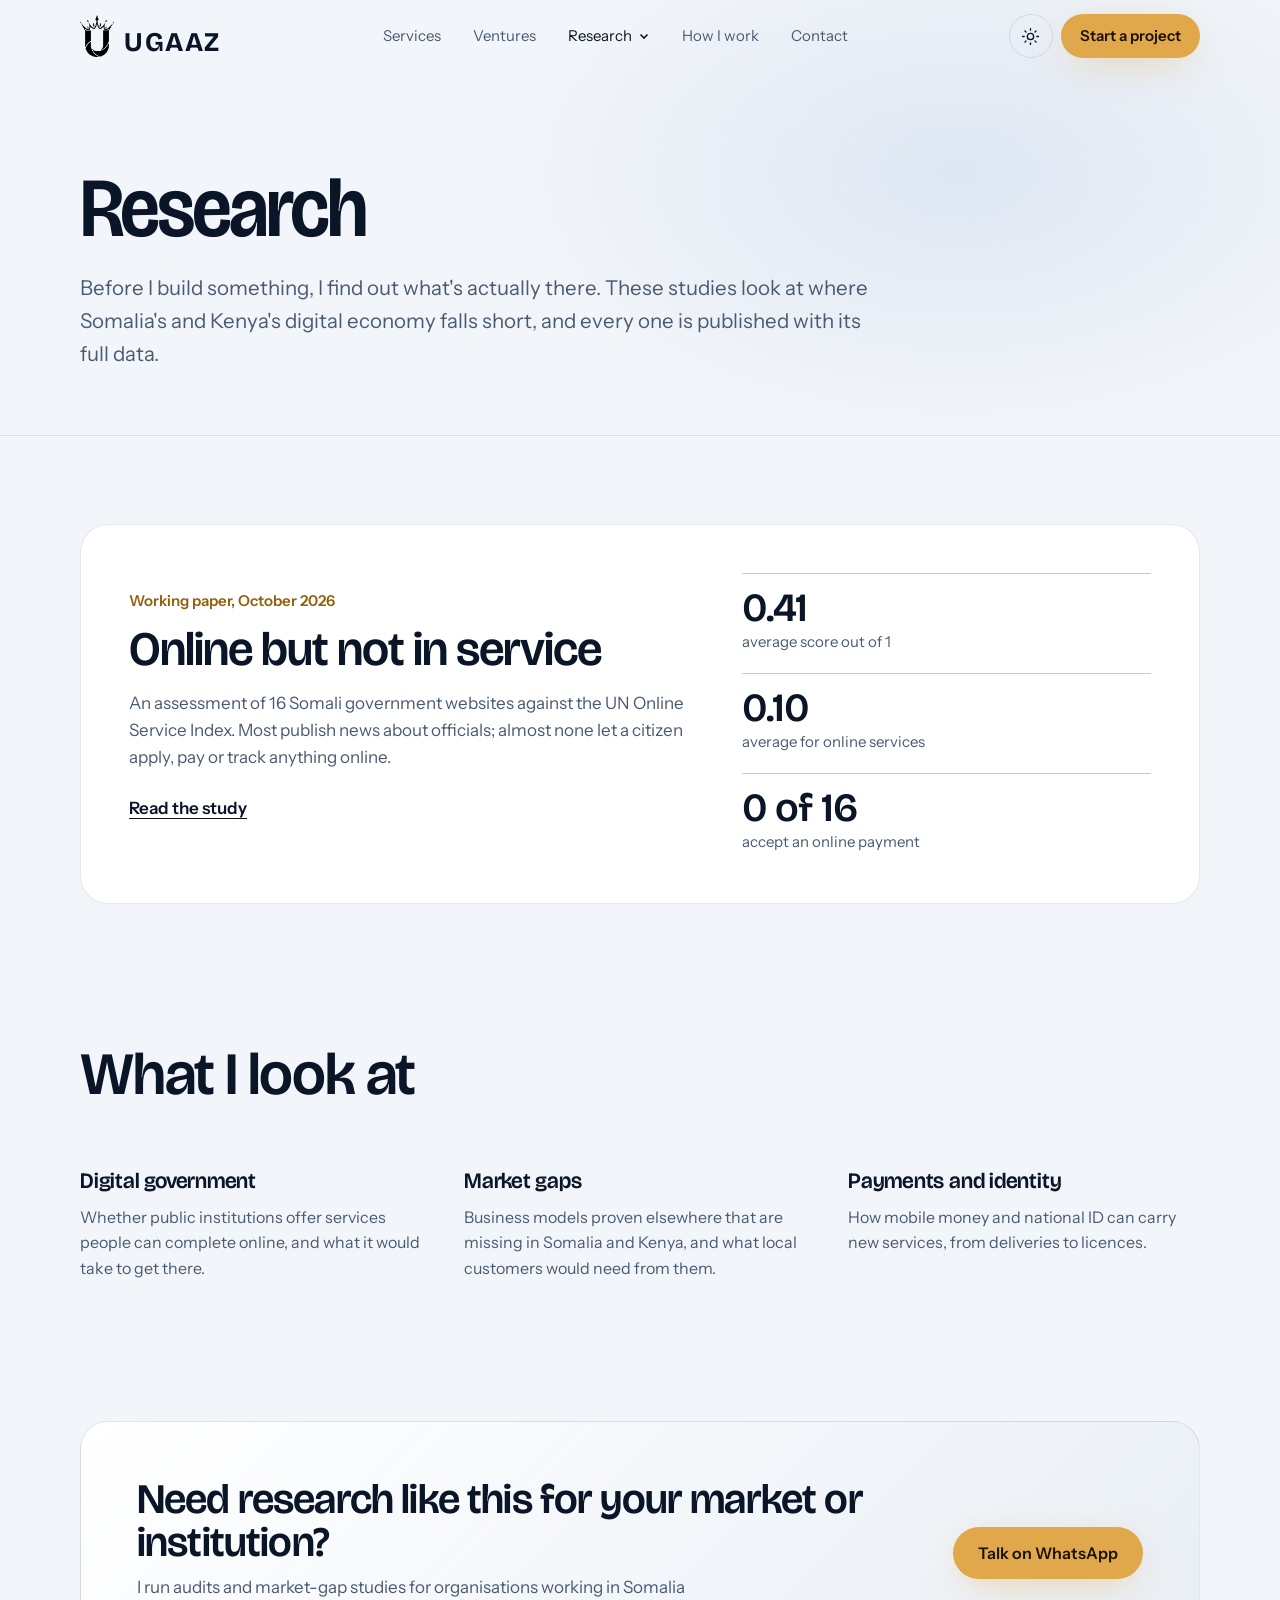
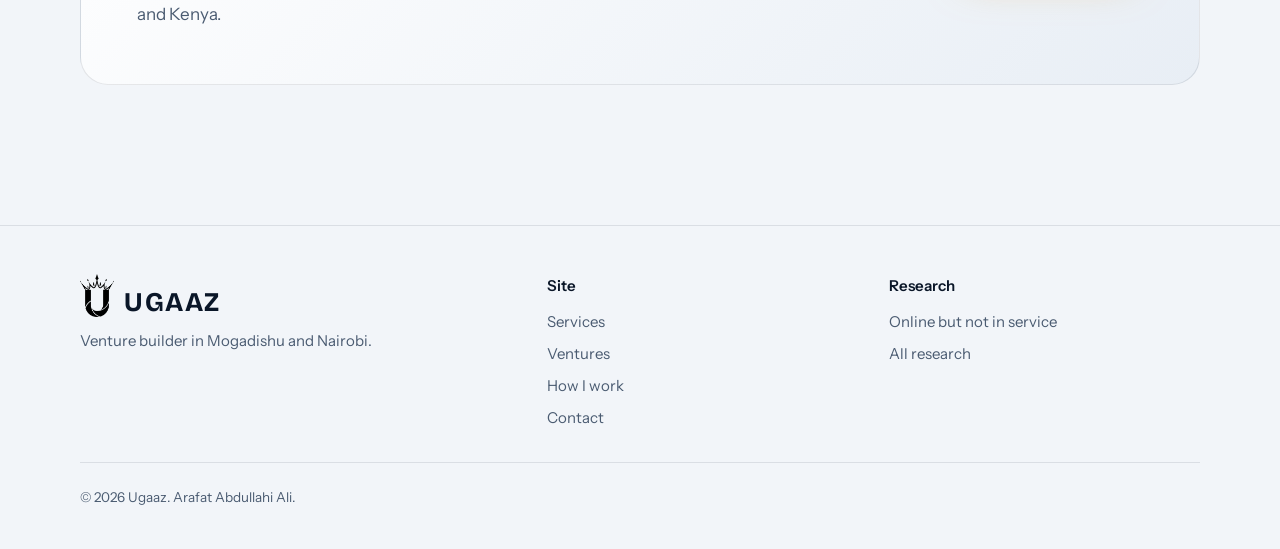
==== research/index.html @ 2503c441 "ugaaz.com v3: 3D globe landing with WhatsApp CTA and research section Built from scratch: Three.js g" ====
<!doctype html>
<html lang="en">
<head>
  <meta charset="utf-8">
  <meta name="viewport" content="width=device-width, initial-scale=1, viewport-fit=cover">
  <title>Research | Ugaaz Arafat</title>
  <meta name="description" content="Research by Ugaaz Arafat on digital government and market gaps in Somalia and Kenya, with full data for every study.">
  <link rel="canonical" href="https://ugaaz.com/research/">
  <meta name="theme-color" content="#061224">
  <link rel="icon" href="../assets/img/favicon.png" type="image/png">
  <link rel="apple-touch-icon" href="../assets/img/apple-touch-icon.png">
  <script>try{var t=localStorage.getItem('ugaaz-theme');if(t==='light'||t==='dark')document.documentElement.dataset.theme=t}catch(e){}</script>
  <link rel="preconnect" href="https://fonts.googleapis.com">
  <link rel="preconnect" href="https://fonts.gstatic.com" crossorigin>
  <link href="https://fonts.googleapis.com/css2?family=Bricolage+Grotesque:opsz,wdth,wght@12..96,75..100,400..800&family=Instrument+Sans:wght@400;500;600&display=swap" rel="stylesheet">
  <link rel="stylesheet" href="../assets/css/site.css">
  <link rel="stylesheet" href="../assets/css/research.css">
</head>
<body>
<a class="skip" href="#main">Skip to content</a>
<header class="top">
  <div class="wrap">
    <a class="brand" href="../index.html" aria-label="Ugaaz home"><img src="../assets/img/mark.png" alt="" width="34" height="43"><span>Ugaaz</span></a>
    <nav class="nav" aria-label="Main">
      <a href="../index.html#services">Services</a>
      <a href="../index.html#ventures">Ventures</a>
      <div class="dd current">
        <button type="button" aria-expanded="false" aria-controls="dd-research">Research
          <svg viewBox="0 0 12 12" fill="none" stroke="currentColor" stroke-width="1.6" aria-hidden="true"><path d="M2.5 4.5 6 8l3.5-3.5"/></svg>
        </button>
        <div class="dd-panel" id="dd-research">
          <a href="online-but-not-in-service.html"><strong>Online but not in service</strong><span>How 16 Somali government websites score on the UN framework</span></a>
          <hr>
          <a href="index.html" aria-current="page"><strong>All research</strong><span>Studies, data and method notes</span></a>
        </div>
      </div>
      <a href="../index.html#process">How I work</a>
      <a href="../index.html#contact">Contact</a>
      <a class="btn btn-gold mobile-cta" href="#" data-wa>Start a project on WhatsApp</a>
    </nav>
    <div class="top-actions">
      <button class="icon-btn" type="button" data-theme-toggle aria-label="Switch theme">
        <svg class="theme-moon" viewBox="0 0 24 24" fill="none" stroke="currentColor" stroke-width="1.7" stroke-linecap="round" aria-hidden="true"><path d="M20 14.5A8 8 0 0 1 9.5 4a8 8 0 1 0 10.5 10.5Z"/></svg>
        <svg class="theme-sun" viewBox="0 0 24 24" fill="none" stroke="currentColor" stroke-width="1.7" stroke-linecap="round" aria-hidden="true"><circle cx="12" cy="12" r="4"/><path d="M12 2v2M12 20v2M4.9 4.9l1.4 1.4M17.7 17.7l1.4 1.4M2 12h2M20 12h2M4.9 19.1l1.4-1.4M17.7 6.3l1.4-1.4"/></svg>
      </button>
      <a class="btn btn-gold" href="#" data-wa>Start a project</a>
      <button class="icon-btn menu-btn" type="button" aria-label="Open menu" aria-expanded="false">
        <svg viewBox="0 0 24 24" fill="none" stroke="currentColor" stroke-width="1.7" stroke-linecap="round" aria-hidden="true"><path d="M4 8h16M4 16h16"/></svg>
      </button>
    </div>
  </div>
</header>

<main id="main">
  <section class="r-hero">
    <div class="wrap">
      <h1>Research</h1>
      <p class="lede">Before I build something, I find out what's actually there. These studies look at where Somalia's and Kenya's digital economy falls short, and every one is published with its full data.</p>
    </div>
  </section>

  <section class="sec" style="padding-top:clamp(48px,7vw,88px)">
    <div class="wrap">
      <a class="study-card" href="online-but-not-in-service.html">
        <div>
          <p class="kicker">Working paper, October 2026</p>
          <h2>Online but not in service</h2>
          <p>An assessment of 16 Somali government websites against the UN Online Service Index. Most publish news about officials; almost none let a citizen apply, pay or track anything online.</p>
          <span class="more">Read the study</span>
        </div>
        <div class="study-stats">
          <div><b>0.41</b><span>average score out of 1</span></div>
          <div><b>0.10</b><span>average for online services</span></div>
          <div><b>0 of 16</b><span>accept an online payment</span></div>
        </div>
      </a>
    </div>
  </section>

  <section class="sec" style="padding-top:0">
    <div class="wrap">
      <div class="sec-head"><h2>What I look at</h2></div>
      <div class="focus-list">
        <div><h3>Digital government</h3><p>Whether public institutions offer services people can complete online, and what it would take to get there.</p></div>
        <div><h3>Market gaps</h3><p>Business models proven elsewhere that are missing in Somalia and Kenya, and what local customers would need from them.</p></div>
        <div><h3>Payments and identity</h3><p>How mobile money and national ID can carry new services, from deliveries to licences.</p></div>
      </div>
    </div>
  </section>

  <section class="sec" style="padding-top:0">
    <div class="wrap">
      <aside class="cta-band" aria-labelledby="h-cta">
        <div>
          <h2 id="h-cta">Need research like this for your market or institution?</h2>
          <p>I run audits and market-gap studies for organisations working in Somalia and Kenya.</p>
        </div>
        <div class="btns"><a class="btn btn-gold" href="#" data-wa="Asc Ugaaz, I'd like to talk about a research project.">Talk on WhatsApp</a></div>
      </aside>
    </div>
  </section>
</main>

<footer class="foot">
  <div class="wrap">
    <div>
      <a class="brand" href="../index.html"><img src="../assets/img/mark.png" alt="" width="34" height="43"><span>Ugaaz</span></a>
      <p>Venture builder in Mogadishu and Nairobi.</p>
    </div>
    <div>
      <h4>Site</h4>
      <ul><li><a href="../index.html#services">Services</a></li><li><a href="../index.html#ventures">Ventures</a></li><li><a href="../index.html#process">How I work</a></li><li><a href="../index.html#contact">Contact</a></li></ul>
    </div>
    <div>
      <h4>Research</h4>
      <ul><li><a href="online-but-not-in-service.html">Online but not in service</a></li><li><a href="index.html">All research</a></li></ul>
    </div>
    <p class="fine">&copy; <span data-year>2026</span> Ugaaz. Arafat Abdullahi Ali.</p>
  </div>
</footer>
<script src="../assets/js/site.js"></script>
</body>
</html>
---- assets/css/site.css ----
/* ugaaz.com — shared styles */
:root {
  --bg: #061224;
  --bg-2: #0a1a31;
  --surface: #0e2240;
  --line: rgba(201, 211, 223, 0.14);
  --line-2: rgba(201, 211, 223, 0.28);
  --text: #eaf0f7;
  --muted: #93a4ba;
  --silver: #c9d3df;
  --blue: #4189dd;
  --blue-soft: rgba(65, 137, 221, 0.16);
  --gold: #e0a84b;
  --gold-ink: #e8b866;
  --on-gold: #1a1205;
  --mark-filter: none;
  --display: "Bricolage Grotesque", "Avenir Next", system-ui, sans-serif;
  --body: "Instrument Sans", system-ui, -apple-system, "Segoe UI", sans-serif;
  --wrap: 1200px;
  --gut: clamp(16px, 4vw, 40px);
  --ease: cubic-bezier(0.2, 0.8, 0.2, 1);
  color-scheme: dark;
}

:root[data-theme="light"] {
  --bg: #f2f5f9;
  --bg-2: #e8eef5;
  --surface: #ffffff;
  --line: rgba(10, 22, 40, 0.1);
  --line-2: rgba(10, 22, 40, 0.22);
  --text: #0a1628;
  --muted: #4a5b71;
  --silver: #5b6b80;
  --blue: #2a68bd;
  --blue-soft: rgba(42, 104, 189, 0.1);
  --gold: #e0a84b;
  --gold-ink: #94600c;
  --on-gold: #1a1205;
  --mark-filter: invert(1);
  color-scheme: light;
}

@media (prefers-color-scheme: light) {
  :root:not([data-theme="dark"]) {
    --bg: #f2f5f9;
    --bg-2: #e8eef5;
    --surface: #ffffff;
    --line: rgba(10, 22, 40, 0.1);
    --line-2: rgba(10, 22, 40, 0.22);
    --text: #0a1628;
    --muted: #4a5b71;
    --silver: #5b6b80;
    --blue: #2a68bd;
    --blue-soft: rgba(42, 104, 189, 0.1);
    --gold-ink: #94600c;
    --mark-filter: invert(1);
    color-scheme: light;
  }
}

*, *::before, *::after { box-sizing: border-box; }
html { -webkit-text-size-adjust: 100%; scroll-behavior: smooth; scroll-padding-top: 88px; }
body {
  margin: 0;
  background: var(--bg);
  color: var(--text);
  font-family: var(--body);
  font-size: 17px;
  line-height: 1.6;
  -webkit-font-smoothing: antialiased;
  overflow-x: hidden;
}
img, svg, canvas { display: block; max-width: 100%; }
a { color: inherit; }
button, input, select, textarea { font: inherit; color: inherit; }
:focus-visible { outline: 2px solid var(--gold); outline-offset: 3px; border-radius: 6px; }
::selection { background: var(--gold); color: var(--on-gold); }

.wrap { width: 100%; max-width: var(--wrap); margin-inline: auto; padding-inline: var(--gut); }
.skip { position: absolute; left: -999px; top: 8px; background: var(--gold); color: var(--on-gold); padding: 8px 14px; border-radius: 8px; z-index: 100; }
.skip:focus { left: 12px; }

h1, h2, h3 { font-family: var(--display); font-weight: 600; line-height: 1.02; letter-spacing: -0.02em; margin: 0; font-variation-settings: "opsz" 96; }
h2 { font-size: clamp(34px, 5vw, 60px); }
h3 { font-size: clamp(22px, 2.4vw, 28px); line-height: 1.15; letter-spacing: -0.01em; }
p { margin: 0; }
.lede { font-size: clamp(18px, 1.6vw, 21px); color: var(--muted); max-width: 58ch; }

/* Buttons */
.btn {
  display: inline-flex; align-items: center; justify-content: center; gap: 10px;
  min-height: 52px; padding: 0 24px; border-radius: 999px;
  font-weight: 600; font-size: 16px; text-decoration: none; cursor: pointer;
  border: 1px solid transparent; transition: transform .25s var(--ease), background .25s, border-color .25s;
  white-space: nowrap;
}
.btn:active { transform: scale(.98); }
.btn-gold { background: var(--gold); color: var(--on-gold); box-shadow: 0 10px 40px -12px rgba(224, 168, 75, .6); }
.btn-gold:hover { background: #ebb860; }
.btn-ghost { border-color: var(--line-2); background: transparent; }
.btn-ghost:hover { border-color: var(--text); }
.btn svg { width: 20px; height: 20px; flex: none; }

/* Header */
.top {
  position: fixed; inset: 0 0 auto 0; z-index: 50;
  transition: background .3s, border-color .3s, backdrop-filter .3s;
  border-bottom: 1px solid transparent;
}
.top.scrolled { background: color-mix(in srgb, var(--bg) 82%, transparent); backdrop-filter: blur(14px); -webkit-backdrop-filter: blur(14px); border-color: var(--line); }
.top .wrap { display: flex; align-items: center; justify-content: space-between; height: 72px; gap: 16px; }
.brand { display: flex; align-items: flex-end; gap: 10px; text-decoration: none; font-family: var(--display); font-weight: 700; font-size: 27px; line-height: 1; letter-spacing: 0.06em; text-transform: uppercase; font-variation-settings: "opsz" 48, "wdth" 100; }
.brand img { width: 34px; height: auto; filter: var(--mark-filter); }
.brand span { padding-bottom: 1px; }
.nav { display: flex; align-items: center; gap: 4px; }
.nav > a:not(.btn), .nav .dd > button {
  text-decoration: none; padding: 10px 14px; border-radius: 999px; font-size: 15px; color: var(--muted);
  background: none; border: 0; cursor: pointer; display: inline-flex; align-items: center; gap: 6px;
}
.nav > a:not(.btn):hover, .nav .dd > button:hover, .nav a[aria-current="page"], .nav .dd.current > button { color: var(--text); }
.dd { position: relative; }
.dd > button svg { width: 12px; height: 12px; transition: transform .2s; }
.dd.open > button svg { transform: rotate(180deg); }
.dd-panel {
  position: absolute; top: calc(100% + 8px); left: 50%; transform: translateX(-50%);
  width: 340px; padding: 8px; border-radius: 18px; background: var(--surface); border: 1px solid var(--line);
  box-shadow: 0 30px 80px -30px rgba(0,0,0,.55); display: none;
}
.dd.open .dd-panel { display: block; }
.dd-panel a { display: block; padding: 12px 14px; border-radius: 12px; text-decoration: none; }
.dd-panel a:hover { background: var(--blue-soft); }
.dd-panel strong { display: block; font-weight: 600; font-size: 15px; line-height: 1.35; }
.dd-panel span { display: block; font-size: 13.5px; color: var(--muted); margin-top: 2px; }
.dd-panel hr { border: 0; border-top: 1px solid var(--line); margin: 6px 8px; }
.top-actions { display: flex; align-items: center; gap: 8px; }
.icon-btn { width: 44px; height: 44px; border-radius: 999px; border: 1px solid var(--line); background: transparent; display: grid; place-items: center; cursor: pointer; }
.icon-btn:hover { border-color: var(--line-2); }
.icon-btn svg { width: 19px; height: 19px; }
.theme-sun { display: none; }
:root[data-theme="light"] .theme-sun { display: block; }
:root[data-theme="light"] .theme-moon { display: none; }
@media (prefers-color-scheme: light) {
  :root:not([data-theme="dark"]) .theme-sun { display: block; }
  :root:not([data-theme="dark"]) .theme-moon { display: none; }
}
.top .btn { min-height: 44px; padding: 0 18px; font-size: 15px; }
.menu-btn { display: none; }

@media (max-width: 900px) {
  .nav { display: none; }
  .menu-btn { display: grid; }
  .top .btn-gold { display: none; }
  .nav.mobile-open {
    display: flex; flex-direction: column; align-items: stretch; gap: 0;
    position: fixed; inset: 72px 0 auto 0; padding: 12px var(--gut) 24px;
    background: var(--bg); border-bottom: 1px solid var(--line);
    max-height: calc(100dvh - 72px); overflow-y: auto;
  }
  .nav.mobile-open > a:not(.btn), .nav.mobile-open .dd > button { font-size: 19px; padding: 14px 4px; color: var(--text); border-radius: 0; border-bottom: 1px solid var(--line); width: 100%; justify-content: space-between; }
  .nav.mobile-open .dd-panel { position: static; transform: none; width: auto; box-shadow: none; border: 0; background: transparent; padding: 4px 0 8px; }
  .nav.mobile-open .mobile-cta { display: flex; margin-top: 18px; }
}
.nav .mobile-cta { display: none; }

/* Sections */
.sec { padding-block: clamp(80px, 11vw, 140px); }
.sec-head { display: grid; gap: 18px; margin-bottom: clamp(40px, 6vw, 64px); max-width: 760px; }

/* Footer */
.foot { border-top: 1px solid var(--line); padding-block: 48px 40px; color: var(--muted); font-size: 15px; }
.foot .wrap { display: grid; grid-template-columns: 1.4fr 1fr 1fr; gap: 32px; }
.foot h4 { margin: 0 0 12px; color: var(--text); font-size: 15px; font-weight: 600; }
.foot ul { list-style: none; margin: 0; padding: 0; display: grid; gap: 8px; }
.foot a { text-decoration: none; }
.foot a:hover { color: var(--text); }
.foot .brand { color: var(--text); margin-bottom: 12px; }
.foot .fine { grid-column: 1 / -1; padding-top: 24px; border-top: 1px solid var(--line); font-size: 13.5px; }
@media (max-width: 720px) { .foot .wrap { grid-template-columns: 1fr 1fr; } .foot .wrap > :first-child { grid-column: 1 / -1; } }

@media (prefers-reduced-motion: reduce) {
  html { scroll-behavior: auto; }
  *, *::before, *::after { animation-duration: .01ms !important; animation-iteration-count: 1 !important; transition-duration: .01ms !important; }
}
---- assets/css/research.css ----
/* Research pages */
.r-hero { padding-top: calc(72px + clamp(48px, 8vw, 96px)); padding-bottom: clamp(40px, 6vw, 64px); border-bottom: 1px solid var(--line); position: relative; overflow: hidden; }
.r-hero::before { content: ""; position: absolute; inset: -20% -10% auto 40%; height: 520px; background: radial-gradient(closest-side, var(--blue-soft), transparent); z-index: -1; }
.crumbs { font-size: 15px; color: var(--muted); margin-bottom: 20px; }
.crumbs a { text-underline-offset: 3px; }
.r-hero h1 { font-size: clamp(42px, 6.6vw, 84px); letter-spacing: -0.035em; line-height: 0.98; max-width: 16ch; font-variation-settings: "opsz" 96, "wdth" 92; }
.r-hero .lede { margin-top: 22px; }
.byline { display: flex; flex-wrap: wrap; gap: 8px 28px; margin-top: 28px; font-size: 15px; color: var(--muted); }
.byline b { color: var(--text); font-weight: 600; display: block; }

/* Hub */
.study-card { display: grid; grid-template-columns: 7fr 5fr; gap: 40px; padding: clamp(28px, 4vw, 48px); border-radius: 28px; background: var(--surface); border: 1px solid var(--line); text-decoration: none; transition: border-color .25s; }
.study-card:hover { border-color: var(--gold); }
.study-card .kicker { color: var(--gold-ink); font-weight: 600; font-size: 15px; }
.study-card h2 { font-size: clamp(30px, 4vw, 48px); margin-top: 12px; }
.study-card p { color: var(--muted); margin-top: 16px; max-width: 52ch; }
.study-card .more { display: inline-block; margin-top: 24px; font-weight: 600; text-decoration: underline; text-underline-offset: 4px; }
.study-stats { display: grid; gap: 18px; align-content: center; }
.study-stats div { border-top: 1px solid var(--line-2); padding-top: 14px; }
.study-stats b { font-family: var(--display); font-size: 40px; line-height: 1; font-weight: 600; display: block; letter-spacing: -0.02em; }
.study-stats span { color: var(--muted); font-size: 15px; }
.focus-list { display: grid; grid-template-columns: repeat(3, 1fr); gap: 32px; }
.focus-list h3 { font-size: 22px; margin-bottom: 10px; }
.focus-list p { color: var(--muted); font-size: 16px; }
@media (max-width: 820px) { .study-card, .focus-list { grid-template-columns: 1fr; } }

/* Study layout */
.study { display: grid; grid-template-columns: 220px minmax(0, 1fr); gap: 64px; padding-block: clamp(48px, 7vw, 88px); }
.toc { position: sticky; top: 96px; align-self: start; font-size: 15px; }
.toc p { font-weight: 600; margin-bottom: 10px; }
.toc ol { list-style: none; margin: 0; padding: 0; display: grid; gap: 2px; border-left: 1px solid var(--line); }
.toc a { display: block; padding: 6px 0 6px 14px; margin-left: -1px; border-left: 2px solid transparent; color: var(--muted); text-decoration: none; }
.toc a:hover { color: var(--text); }
.toc a.active { color: var(--text); border-left-color: var(--gold); }
@media (max-width: 980px) { .study { grid-template-columns: 1fr; gap: 0; } .toc { display: none; } }

.article { min-width: 0; display: grid; gap: clamp(56px, 8vw, 96px); }
.part { display: grid; gap: 22px; scroll-margin-top: 96px; }
.part h2 { font-size: clamp(30px, 4vw, 44px); }
.part h3 { font-size: 22px; margin-top: 8px; }
.prose { display: grid; gap: 16px; max-width: 68ch; }
.prose p { color: var(--text); opacity: .92; }
.prose ul, .prose ol { margin: 0; padding-left: 22px; display: grid; gap: 10px; }
.note { font-size: 14.5px; color: var(--muted); max-width: 68ch; }

.big-facts { display: grid; grid-template-columns: repeat(4, 1fr); gap: 0; border-block: 1px solid var(--line); }
.big-facts div { padding: 24px 20px 24px 0; }
.big-facts div + div { padding-left: 20px; border-left: 1px solid var(--line); }
.big-facts b { display: block; font-family: var(--display); font-size: clamp(38px, 4.4vw, 56px); line-height: 1; font-weight: 600; letter-spacing: -0.03em; font-variant-numeric: tabular-nums; }
.big-facts span { display: block; margin-top: 10px; color: var(--muted); font-size: 15px; line-height: 1.45; }
@media (max-width: 820px) {
  .big-facts { grid-template-columns: 1fr 1fr; }
  .big-facts div, .big-facts div + div { padding: 20px 0; border-left: 0; }
  .big-facts div:nth-child(even) { padding-left: 16px; border-left: 1px solid var(--line); }
  .big-facts div:nth-child(n+3) { border-top: 1px solid var(--line); }
}

.panel { margin: 0; padding: clamp(20px, 3vw, 32px); border-radius: 24px; background: var(--surface); border: 1px solid var(--line); min-width: 0; }
.panel-head { display: flex; flex-wrap: wrap; justify-content: space-between; gap: 12px 24px; align-items: end; margin-bottom: 22px; }
.panel-head h3 { font-size: 19px; font-family: var(--body); font-weight: 600; letter-spacing: 0; margin: 0; }
.panel-head p { color: var(--muted); font-size: 14px; margin-top: 4px; }
.legend { display: flex; flex-wrap: wrap; gap: 14px; font-size: 14px; color: var(--muted); }
.legend span { display: inline-flex; align-items: center; gap: 6px; }
.legend i { width: 10px; height: 10px; border-radius: 3px; display: inline-block; }

/* Dimension bars */
.dims { display: grid; gap: 16px; }
.dim { display: grid; grid-template-columns: 200px 1fr 48px; align-items: center; gap: 16px; font-size: 15px; }
.dim .track { height: 14px; border-radius: 999px; background: var(--blue-soft); overflow: hidden; }
.dim .fill { height: 100%; width: var(--v); background: var(--blue); border-radius: inherit; }
.dim.low .fill { background: var(--gold); }
.dim .val { text-align: right; font-weight: 600; font-variant-numeric: tabular-nums; }
@media (max-width: 600px) { .dim { grid-template-columns: 1fr 44px; } .dim .track { grid-column: 1 / -1; order: 3; } }

/* Ranking */
.rank { display: grid; gap: 6px; }
.rank-row { display: grid; grid-template-columns: minmax(150px, 260px) 1fr 44px; align-items: center; gap: 14px; font-size: 14.5px; padding: 4px 0; }
.rank-row .name { overflow: hidden; text-overflow: ellipsis; white-space: nowrap; }
.rank-row .track { height: 12px; border-radius: 999px; background: var(--blue-soft); position: relative; }
.rank-row .fill { position: absolute; inset: 0 auto 0 0; width: var(--v); border-radius: inherit; background: var(--c); min-width: 6px; }
.rank-row .track { grid-column: 2; grid-row: 1; }
.rank-row .val { grid-column: 3; grid-row: 1; text-align: right; font-weight: 600; font-variant-numeric: tabular-nums; }
.rank-row .mean-line { position: absolute; top: -5px; bottom: -5px; left: 41.3%; width: 0; border-left: 1.5px dashed var(--muted); }
@media (max-width: 600px) { .rank-row { grid-template-columns: 1fr 40px; gap: 4px 10px; } .rank-row .val { grid-column: 2; } .rank-row .track { grid-column: 1 / -1; grid-row: 2; } }

/* Matrix */
.tabs { display: flex; flex-wrap: wrap; gap: 6px; }
.tabs button { border: 1px solid var(--line-2); background: transparent; padding: 8px 14px; border-radius: 999px; font-size: 14px; cursor: pointer; color: var(--muted); }
.tabs button[aria-pressed="true"] { background: var(--text); color: var(--bg); border-color: var(--text); }
.matrix-scroll { overflow-x: auto; -webkit-overflow-scrolling: touch; margin-inline: -4px; padding: 4px; }
.matrix { border-collapse: separate; border-spacing: 0; width: 100%; font-size: 14px; }
.matrix th, .matrix td { padding: 0; }
.matrix thead th { font-weight: 600; font-size: 11px; color: var(--muted); padding: 0 0 10px; text-align: center; vertical-align: bottom; }
.matrix thead th.dim-start { border-left: 1px solid var(--line); }
.matrix tbody th { text-align: left; font-weight: 500; padding: 4px 12px 4px 0; white-space: nowrap; position: sticky; left: 0; background: var(--surface); z-index: 1; }
.matrix td { text-align: center; padding: 2px; }
.matrix td.dim-start { border-left: 1px solid var(--line); }
.matrix td.score { font-weight: 600; font-variant-numeric: tabular-nums; padding-left: 14px; text-align: right; }
.cell { width: 16px; height: 16px; border-radius: 4px; display: inline-block; vertical-align: middle; background: transparent; border: 1.5px solid var(--line-2); }
.cell.on { background: var(--blue); border-color: var(--blue); }
.matrix .hidden-col { display: none; }
.ind-key { display: grid; grid-template-columns: repeat(auto-fill, minmax(260px, 1fr)); gap: 8px 24px; margin-top: 20px; font-size: 14px; color: var(--muted); }
.ind-key b { color: var(--text); font-weight: 600; margin-right: 6px; }
.ind-key .count { color: var(--text); font-variant-numeric: tabular-nums; }
.ind-key .zero .count { color: var(--gold-ink); font-weight: 600; }

.missing { display: flex; flex-wrap: wrap; gap: 10px; }
.missing span { padding: 10px 16px; border-radius: 999px; border: 1px dashed var(--gold); color: var(--gold-ink); font-weight: 600; font-size: 15px; }

.instrument { width: 100%; border-collapse: collapse; font-size: 15px; }
.instrument th, .instrument td { text-align: left; padding: 14px 16px 14px 0; border-top: 1px solid var(--line); vertical-align: top; }
.instrument th { width: 200px; font-weight: 600; }
.instrument td { color: var(--muted); }
@media (max-width: 600px) { .instrument th, .instrument td { display: block; width: auto; padding: 4px 0; } .instrument th { padding-top: 16px; } .instrument td { border-top: 0; } }

.recs { list-style: none; margin: 0; padding: 0; display: grid; grid-template-columns: 1fr 1fr; gap: 0 40px; counter-reset: r; }
.recs li { counter-increment: r; padding: 20px 0; border-top: 1px solid var(--line); display: grid; grid-template-columns: 32px 1fr; gap: 4px 12px; }
.recs li::before { content: counter(r); grid-row: span 2; font-family: var(--display); font-weight: 700; color: var(--gold-ink); }
.recs b { font-weight: 600; }
.recs span { color: var(--muted); font-size: 16px; }
@media (max-width: 760px) { .recs { grid-template-columns: 1fr; } }

.cite { padding: 20px 22px; border-radius: 16px; background: var(--bg-2); border: 1px solid var(--line); font-size: 15.5px; line-height: 1.6; }
.cite-actions { display: flex; flex-wrap: wrap; gap: 10px; }

.cta-band { padding: clamp(32px, 5vw, 56px); border-radius: 28px; background: linear-gradient(135deg, var(--surface), var(--bg-2)); border: 1px solid var(--line); display: grid; grid-template-columns: 1fr auto; gap: 24px 40px; align-items: center; }
.cta-band h2 { font-size: clamp(28px, 3.6vw, 42px); }
.cta-band p { color: var(--muted); margin-top: 10px; max-width: 52ch; }
.cta-band .btns { display: flex; flex-wrap: wrap; gap: 10px; }
@media (max-width: 760px) { .cta-band { grid-template-columns: 1fr; } }
.matrix thead th.grp { font-size: 11.5px; font-weight: 600; color: var(--text); padding: 0 4px 6px; white-space: nowrap; overflow: hidden; text-overflow: ellipsis; max-width: 0; }
.vh { position: absolute; width: 1px; height: 1px; overflow: hidden; clip: rect(0 0 0 0); white-space: nowrap; }
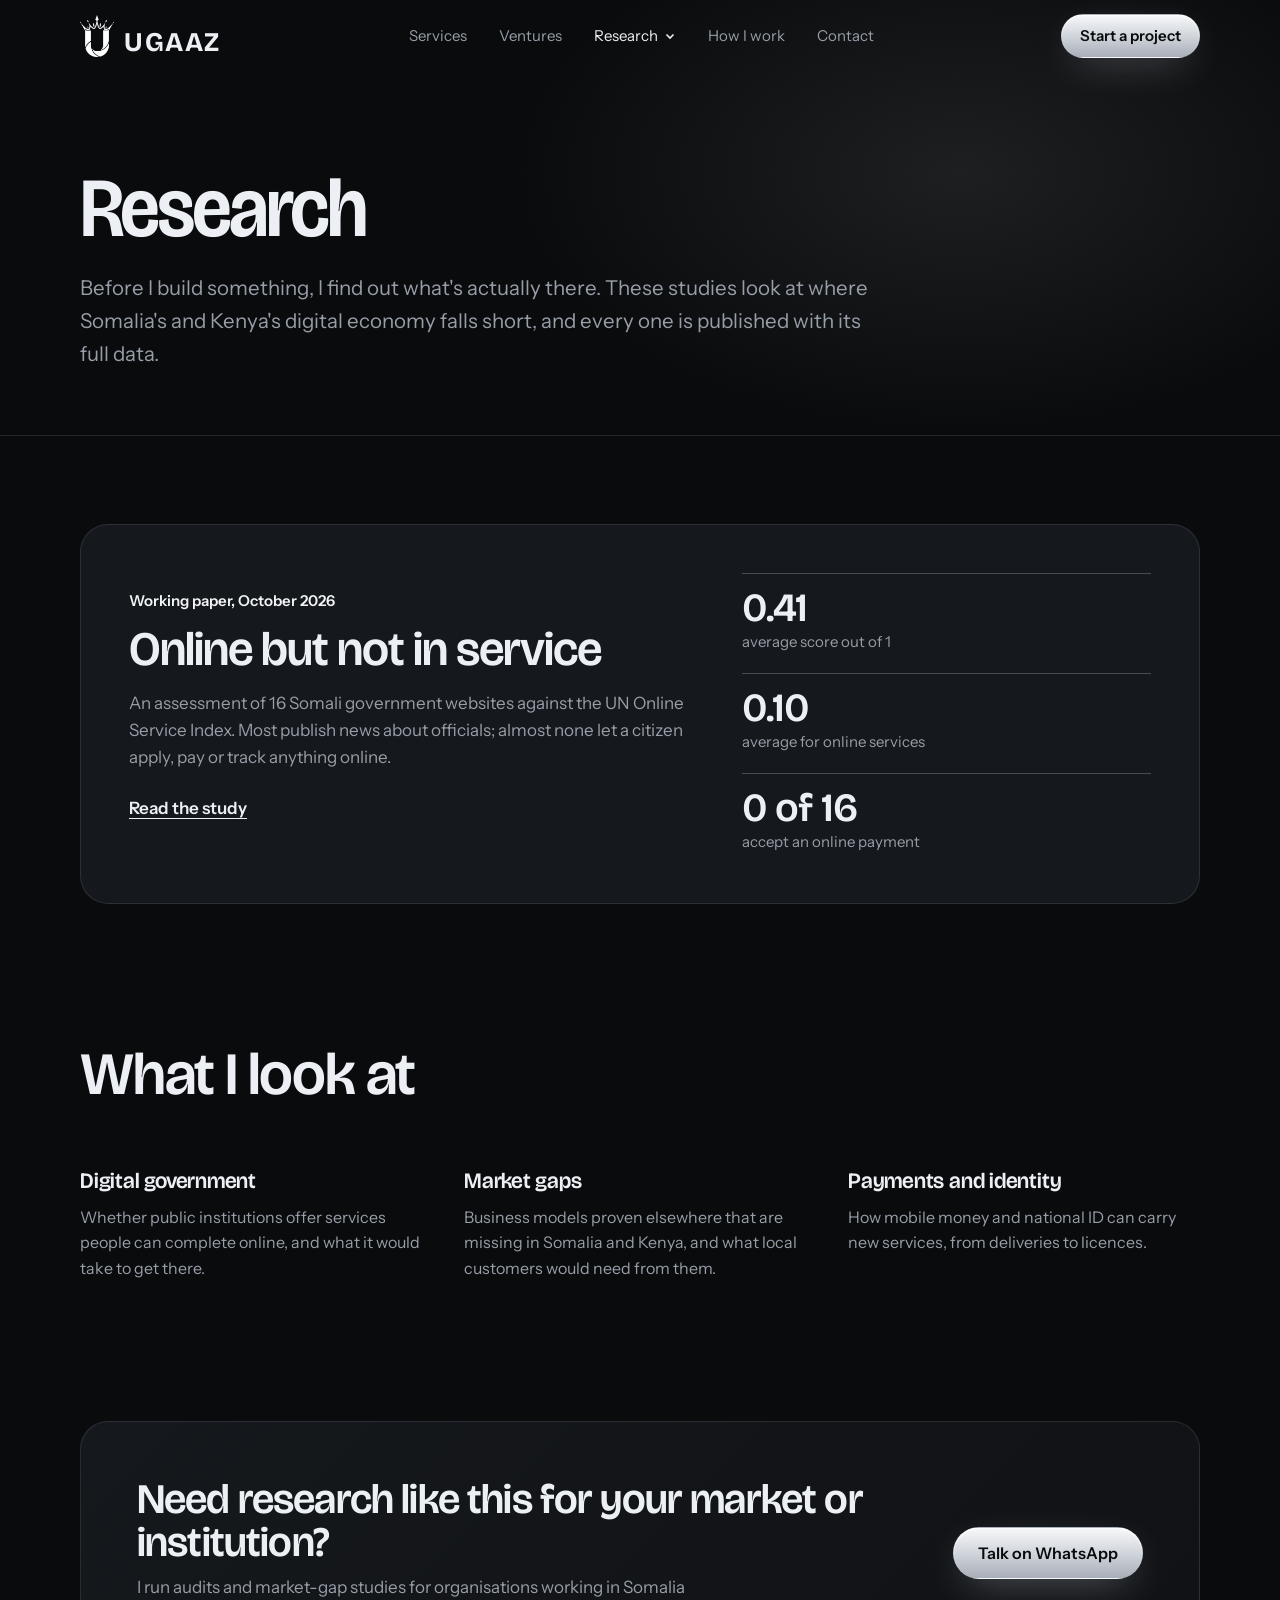
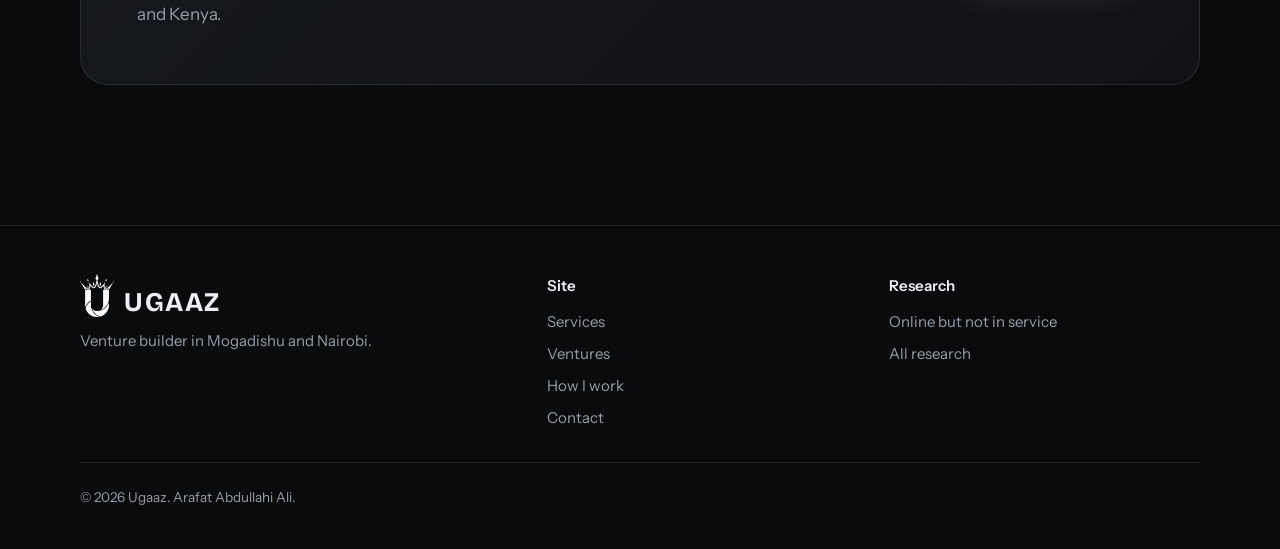
==== commit 439b14b8: "Dark silver theme; replace globe with full-screen hero image - Graphite and brushed-silver palette, " ====
--- a/research/index.html
+++ b/research/index.html
@@ -6,10 +6,9 @@
   <title>Research | Ugaaz Arafat</title>
   <meta name="description" content="Research by Ugaaz Arafat on digital government and market gaps in Somalia and Kenya, with full data for every study.">
   <link rel="canonical" href="https://ugaaz.com/research/">
-  <meta name="theme-color" content="#061224">
+  <meta name="theme-color" content="#0a0b0d">
   <link rel="icon" href="../assets/img/favicon.png" type="image/png">
   <link rel="apple-touch-icon" href="../assets/img/apple-touch-icon.png">
-  <script>try{var t=localStorage.getItem('ugaaz-theme');if(t==='light'||t==='dark')document.documentElement.dataset.theme=t}catch(e){}</script>
   <link rel="preconnect" href="https://fonts.googleapis.com">
   <link rel="preconnect" href="https://fonts.gstatic.com" crossorigin>
   <link href="https://fonts.googleapis.com/css2?family=Bricolage+Grotesque:opsz,wdth,wght@12..96,75..100,400..800&family=Instrument+Sans:wght@400;500;600&display=swap" rel="stylesheet">
@@ -36,14 +35,10 @@
       </div>
       <a href="../index.html#process">How I work</a>
       <a href="../index.html#contact">Contact</a>
-      <a class="btn btn-gold mobile-cta" href="#" data-wa>Start a project on WhatsApp</a>
+      <a class="btn btn-chrome mobile-cta" href="#" data-wa>Start a project on WhatsApp</a>
     </nav>
     <div class="top-actions">
-      <button class="icon-btn" type="button" data-theme-toggle aria-label="Switch theme">
-        <svg class="theme-moon" viewBox="0 0 24 24" fill="none" stroke="currentColor" stroke-width="1.7" stroke-linecap="round" aria-hidden="true"><path d="M20 14.5A8 8 0 0 1 9.5 4a8 8 0 1 0 10.5 10.5Z"/></svg>
-        <svg class="theme-sun" viewBox="0 0 24 24" fill="none" stroke="currentColor" stroke-width="1.7" stroke-linecap="round" aria-hidden="true"><circle cx="12" cy="12" r="4"/><path d="M12 2v2M12 20v2M4.9 4.9l1.4 1.4M17.7 17.7l1.4 1.4M2 12h2M20 12h2M4.9 19.1l1.4-1.4M17.7 6.3l1.4-1.4"/></svg>
-      </button>
-      <a class="btn btn-gold" href="#" data-wa>Start a project</a>
+      <a class="btn btn-chrome" href="#" data-wa>Start a project</a>
       <button class="icon-btn menu-btn" type="button" aria-label="Open menu" aria-expanded="false">
         <svg viewBox="0 0 24 24" fill="none" stroke="currentColor" stroke-width="1.7" stroke-linecap="round" aria-hidden="true"><path d="M4 8h16M4 16h16"/></svg>
       </button>
@@ -95,7 +90,7 @@
           <h2 id="h-cta">Need research like this for your market or institution?</h2>
           <p>I run audits and market-gap studies for organisations working in Somalia and Kenya.</p>
         </div>
-        <div class="btns"><a class="btn btn-gold" href="#" data-wa="Asc Ugaaz, I'd like to talk about a research project.">Talk on WhatsApp</a></div>
+        <div class="btns"><a class="btn btn-chrome" href="#" data-wa="Asc Ugaaz, I'd like to talk about a research project.">Talk on WhatsApp</a></div>
       </aside>
     </div>
   </section>
--- a/assets/css/site.css
+++ b/assets/css/site.css
@@ -1,18 +1,22 @@
-/* ugaaz.com — shared styles */
+/* ugaaz.com — shared styles. Dark only: graphite ground, brushed-silver accents. */
 :root {
-  --bg: #061224;
-  --bg-2: #0a1a31;
-  --surface: #0e2240;
-  --line: rgba(201, 211, 223, 0.14);
-  --line-2: rgba(201, 211, 223, 0.28);
-  --text: #eaf0f7;
-  --muted: #93a4ba;
-  --silver: #c9d3df;
-  --blue: #4189dd;
-  --blue-soft: rgba(65, 137, 221, 0.16);
-  --gold: #e0a84b;
-  --gold-ink: #e8b866;
-  --on-gold: #1a1205;
+  --bg: #0a0b0d;
+  --bg-2: #101215;
+  --surface: #15181c;
+  --line: rgba(214, 219, 226, 0.12);
+  --line-2: rgba(214, 219, 226, 0.26);
+  --text: #eceff3;
+  --muted: #979ea8;
+  --silver: #c9ced6;
+  --steel: #8a919b;
+  --tint: rgba(201, 206, 214, 0.1);
+  --accent: #e4e7eb;
+  --accent-ink: #f1f3f5;
+  --on-accent: #0a0b0d;
+  --chrome: linear-gradient(180deg, #f7f8fa 0%, #d5d9df 45%, #a9afb8 100%);
+  --chart-hi: #f4f6f8;
+  --chart-mid: #9aa1ab;
+  --chart-lo: #5c626b;
   --mark-filter: none;
   --display: "Bricolage Grotesque", "Avenir Next", system-ui, sans-serif;
   --body: "Instrument Sans", system-ui, -apple-system, "Segoe UI", sans-serif;
@@ -20,42 +24,6 @@
   --gut: clamp(16px, 4vw, 40px);
   --ease: cubic-bezier(0.2, 0.8, 0.2, 1);
   color-scheme: dark;
-}
-
-:root[data-theme="light"] {
-  --bg: #f2f5f9;
-  --bg-2: #e8eef5;
-  --surface: #ffffff;
-  --line: rgba(10, 22, 40, 0.1);
-  --line-2: rgba(10, 22, 40, 0.22);
-  --text: #0a1628;
-  --muted: #4a5b71;
-  --silver: #5b6b80;
-  --blue: #2a68bd;
-  --blue-soft: rgba(42, 104, 189, 0.1);
-  --gold: #e0a84b;
-  --gold-ink: #94600c;
-  --on-gold: #1a1205;
-  --mark-filter: invert(1);
-  color-scheme: light;
-}
-
-@media (prefers-color-scheme: light) {
-  :root:not([data-theme="dark"]) {
-    --bg: #f2f5f9;
-    --bg-2: #e8eef5;
-    --surface: #ffffff;
-    --line: rgba(10, 22, 40, 0.1);
-    --line-2: rgba(10, 22, 40, 0.22);
-    --text: #0a1628;
-    --muted: #4a5b71;
-    --silver: #5b6b80;
-    --blue: #2a68bd;
-    --blue-soft: rgba(42, 104, 189, 0.1);
-    --gold-ink: #94600c;
-    --mark-filter: invert(1);
-    color-scheme: light;
-  }
 }
 
 *, *::before, *::after { box-sizing: border-box; }
@@ -73,11 +41,11 @@
 img, svg, canvas { display: block; max-width: 100%; }
 a { color: inherit; }
 button, input, select, textarea { font: inherit; color: inherit; }
-:focus-visible { outline: 2px solid var(--gold); outline-offset: 3px; border-radius: 6px; }
-::selection { background: var(--gold); color: var(--on-gold); }
+:focus-visible { outline: 2px solid var(--accent); outline-offset: 3px; border-radius: 6px; }
+::selection { background: var(--accent); color: var(--on-accent); }
 
 .wrap { width: 100%; max-width: var(--wrap); margin-inline: auto; padding-inline: var(--gut); }
-.skip { position: absolute; left: -999px; top: 8px; background: var(--gold); color: var(--on-gold); padding: 8px 14px; border-radius: 8px; z-index: 100; }
+.skip { position: absolute; left: -999px; top: 8px; background: var(--accent); color: var(--on-accent); padding: 8px 14px; border-radius: 8px; z-index: 100; }
 .skip:focus { left: 12px; }
 
 h1, h2, h3 { font-family: var(--display); font-weight: 600; line-height: 1.02; letter-spacing: -0.02em; margin: 0; font-variation-settings: "opsz" 96; }
@@ -95,8 +63,8 @@
   white-space: nowrap;
 }
 .btn:active { transform: scale(.98); }
-.btn-gold { background: var(--gold); color: var(--on-gold); box-shadow: 0 10px 40px -12px rgba(224, 168, 75, .6); }
-.btn-gold:hover { background: #ebb860; }
+.btn-chrome { background: var(--chrome); color: var(--on-accent); box-shadow: inset 0 1px 0 rgba(255,255,255,.8), 0 12px 40px -14px rgba(220,226,234,.45); }
+.btn-chrome:hover { filter: brightness(1.06); }
 .btn-ghost { border-color: var(--line-2); background: transparent; }
 .btn-ghost:hover { border-color: var(--text); }
 .btn svg { width: 20px; height: 20px; flex: none; }
@@ -128,7 +96,7 @@
 }
 .dd.open .dd-panel { display: block; }
 .dd-panel a { display: block; padding: 12px 14px; border-radius: 12px; text-decoration: none; }
-.dd-panel a:hover { background: var(--blue-soft); }
+.dd-panel a:hover { background: var(--tint); }
 .dd-panel strong { display: block; font-weight: 600; font-size: 15px; line-height: 1.35; }
 .dd-panel span { display: block; font-size: 13.5px; color: var(--muted); margin-top: 2px; }
 .dd-panel hr { border: 0; border-top: 1px solid var(--line); margin: 6px 8px; }
@@ -136,20 +104,13 @@
 .icon-btn { width: 44px; height: 44px; border-radius: 999px; border: 1px solid var(--line); background: transparent; display: grid; place-items: center; cursor: pointer; }
 .icon-btn:hover { border-color: var(--line-2); }
 .icon-btn svg { width: 19px; height: 19px; }
-.theme-sun { display: none; }
-:root[data-theme="light"] .theme-sun { display: block; }
-:root[data-theme="light"] .theme-moon { display: none; }
-@media (prefers-color-scheme: light) {
-  :root:not([data-theme="dark"]) .theme-sun { display: block; }
-  :root:not([data-theme="dark"]) .theme-moon { display: none; }
-}
 .top .btn { min-height: 44px; padding: 0 18px; font-size: 15px; }
 .menu-btn { display: none; }
 
 @media (max-width: 900px) {
   .nav { display: none; }
   .menu-btn { display: grid; }
-  .top .btn-gold { display: none; }
+  .top .btn-chrome { display: none; }
   .nav.mobile-open {
     display: flex; flex-direction: column; align-items: stretch; gap: 0;
     position: fixed; inset: 72px 0 auto 0; padding: 12px var(--gut) 24px;
--- a/assets/css/research.css
+++ b/assets/css/research.css
@@ -1,6 +1,6 @@
 /* Research pages */
 .r-hero { padding-top: calc(72px + clamp(48px, 8vw, 96px)); padding-bottom: clamp(40px, 6vw, 64px); border-bottom: 1px solid var(--line); position: relative; overflow: hidden; }
-.r-hero::before { content: ""; position: absolute; inset: -20% -10% auto 40%; height: 520px; background: radial-gradient(closest-side, var(--blue-soft), transparent); z-index: -1; }
+.r-hero::before { content: ""; position: absolute; inset: -20% -10% auto 40%; height: 520px; background: radial-gradient(closest-side, var(--tint), transparent); z-index: -1; }
 .crumbs { font-size: 15px; color: var(--muted); margin-bottom: 20px; }
 .crumbs a { text-underline-offset: 3px; }
 .r-hero h1 { font-size: clamp(42px, 6.6vw, 84px); letter-spacing: -0.035em; line-height: 0.98; max-width: 16ch; font-variation-settings: "opsz" 96, "wdth" 92; }
@@ -10,8 +10,8 @@
 
 /* Hub */
 .study-card { display: grid; grid-template-columns: 7fr 5fr; gap: 40px; padding: clamp(28px, 4vw, 48px); border-radius: 28px; background: var(--surface); border: 1px solid var(--line); text-decoration: none; transition: border-color .25s; }
-.study-card:hover { border-color: var(--gold); }
-.study-card .kicker { color: var(--gold-ink); font-weight: 600; font-size: 15px; }
+.study-card:hover { border-color: var(--accent); }
+.study-card .kicker { color: var(--accent-ink); font-weight: 600; font-size: 15px; }
 .study-card h2 { font-size: clamp(30px, 4vw, 48px); margin-top: 12px; }
 .study-card p { color: var(--muted); margin-top: 16px; max-width: 52ch; }
 .study-card .more { display: inline-block; margin-top: 24px; font-weight: 600; text-decoration: underline; text-underline-offset: 4px; }
@@ -31,7 +31,7 @@
 .toc ol { list-style: none; margin: 0; padding: 0; display: grid; gap: 2px; border-left: 1px solid var(--line); }
 .toc a { display: block; padding: 6px 0 6px 14px; margin-left: -1px; border-left: 2px solid transparent; color: var(--muted); text-decoration: none; }
 .toc a:hover { color: var(--text); }
-.toc a.active { color: var(--text); border-left-color: var(--gold); }
+.toc a.active { color: var(--text); border-left-color: var(--accent); }
 @media (max-width: 980px) { .study { grid-template-columns: 1fr; gap: 0; } .toc { display: none; } }
 
 .article { min-width: 0; display: grid; gap: clamp(56px, 8vw, 96px); }
@@ -66,9 +66,9 @@
 /* Dimension bars */
 .dims { display: grid; gap: 16px; }
 .dim { display: grid; grid-template-columns: 200px 1fr 48px; align-items: center; gap: 16px; font-size: 15px; }
-.dim .track { height: 14px; border-radius: 999px; background: var(--blue-soft); overflow: hidden; }
-.dim .fill { height: 100%; width: var(--v); background: var(--blue); border-radius: inherit; }
-.dim.low .fill { background: var(--gold); }
+.dim .track { height: 14px; border-radius: 999px; background: var(--tint); overflow: hidden; }
+.dim .fill { height: 100%; width: var(--v); background: var(--steel); border-radius: inherit; }
+.dim.low .fill { background: var(--accent); }
 .dim .val { text-align: right; font-weight: 600; font-variant-numeric: tabular-nums; }
 @media (max-width: 600px) { .dim { grid-template-columns: 1fr 44px; } .dim .track { grid-column: 1 / -1; order: 3; } }
 
@@ -76,7 +76,7 @@
 .rank { display: grid; gap: 6px; }
 .rank-row { display: grid; grid-template-columns: minmax(150px, 260px) 1fr 44px; align-items: center; gap: 14px; font-size: 14.5px; padding: 4px 0; }
 .rank-row .name { overflow: hidden; text-overflow: ellipsis; white-space: nowrap; }
-.rank-row .track { height: 12px; border-radius: 999px; background: var(--blue-soft); position: relative; }
+.rank-row .track { height: 12px; border-radius: 999px; background: var(--tint); position: relative; }
 .rank-row .fill { position: absolute; inset: 0 auto 0 0; width: var(--v); border-radius: inherit; background: var(--c); min-width: 6px; }
 .rank-row .track { grid-column: 2; grid-row: 1; }
 .rank-row .val { grid-column: 3; grid-row: 1; text-align: right; font-weight: 600; font-variant-numeric: tabular-nums; }
@@ -97,15 +97,15 @@
 .matrix td.dim-start { border-left: 1px solid var(--line); }
 .matrix td.score { font-weight: 600; font-variant-numeric: tabular-nums; padding-left: 14px; text-align: right; }
 .cell { width: 16px; height: 16px; border-radius: 4px; display: inline-block; vertical-align: middle; background: transparent; border: 1.5px solid var(--line-2); }
-.cell.on { background: var(--blue); border-color: var(--blue); }
+.cell.on { background: var(--silver); border-color: var(--silver); }
 .matrix .hidden-col { display: none; }
 .ind-key { display: grid; grid-template-columns: repeat(auto-fill, minmax(260px, 1fr)); gap: 8px 24px; margin-top: 20px; font-size: 14px; color: var(--muted); }
 .ind-key b { color: var(--text); font-weight: 600; margin-right: 6px; }
 .ind-key .count { color: var(--text); font-variant-numeric: tabular-nums; }
-.ind-key .zero .count { color: var(--gold-ink); font-weight: 600; }
+.ind-key .zero .count { color: var(--accent-ink); font-weight: 600; }
 
 .missing { display: flex; flex-wrap: wrap; gap: 10px; }
-.missing span { padding: 10px 16px; border-radius: 999px; border: 1px dashed var(--gold); color: var(--gold-ink); font-weight: 600; font-size: 15px; }
+.missing span { padding: 10px 16px; border-radius: 999px; border: 1px dashed var(--accent); color: var(--accent-ink); font-weight: 600; font-size: 15px; }
 
 .instrument { width: 100%; border-collapse: collapse; font-size: 15px; }
 .instrument th, .instrument td { text-align: left; padding: 14px 16px 14px 0; border-top: 1px solid var(--line); vertical-align: top; }
@@ -115,7 +115,7 @@
 
 .recs { list-style: none; margin: 0; padding: 0; display: grid; grid-template-columns: 1fr 1fr; gap: 0 40px; counter-reset: r; }
 .recs li { counter-increment: r; padding: 20px 0; border-top: 1px solid var(--line); display: grid; grid-template-columns: 32px 1fr; gap: 4px 12px; }
-.recs li::before { content: counter(r); grid-row: span 2; font-family: var(--display); font-weight: 700; color: var(--gold-ink); }
+.recs li::before { content: counter(r); grid-row: span 2; font-family: var(--display); font-weight: 700; color: var(--accent-ink); }
 .recs b { font-weight: 600; }
 .recs span { color: var(--muted); font-size: 16px; }
 @media (max-width: 760px) { .recs { grid-template-columns: 1fr; } }
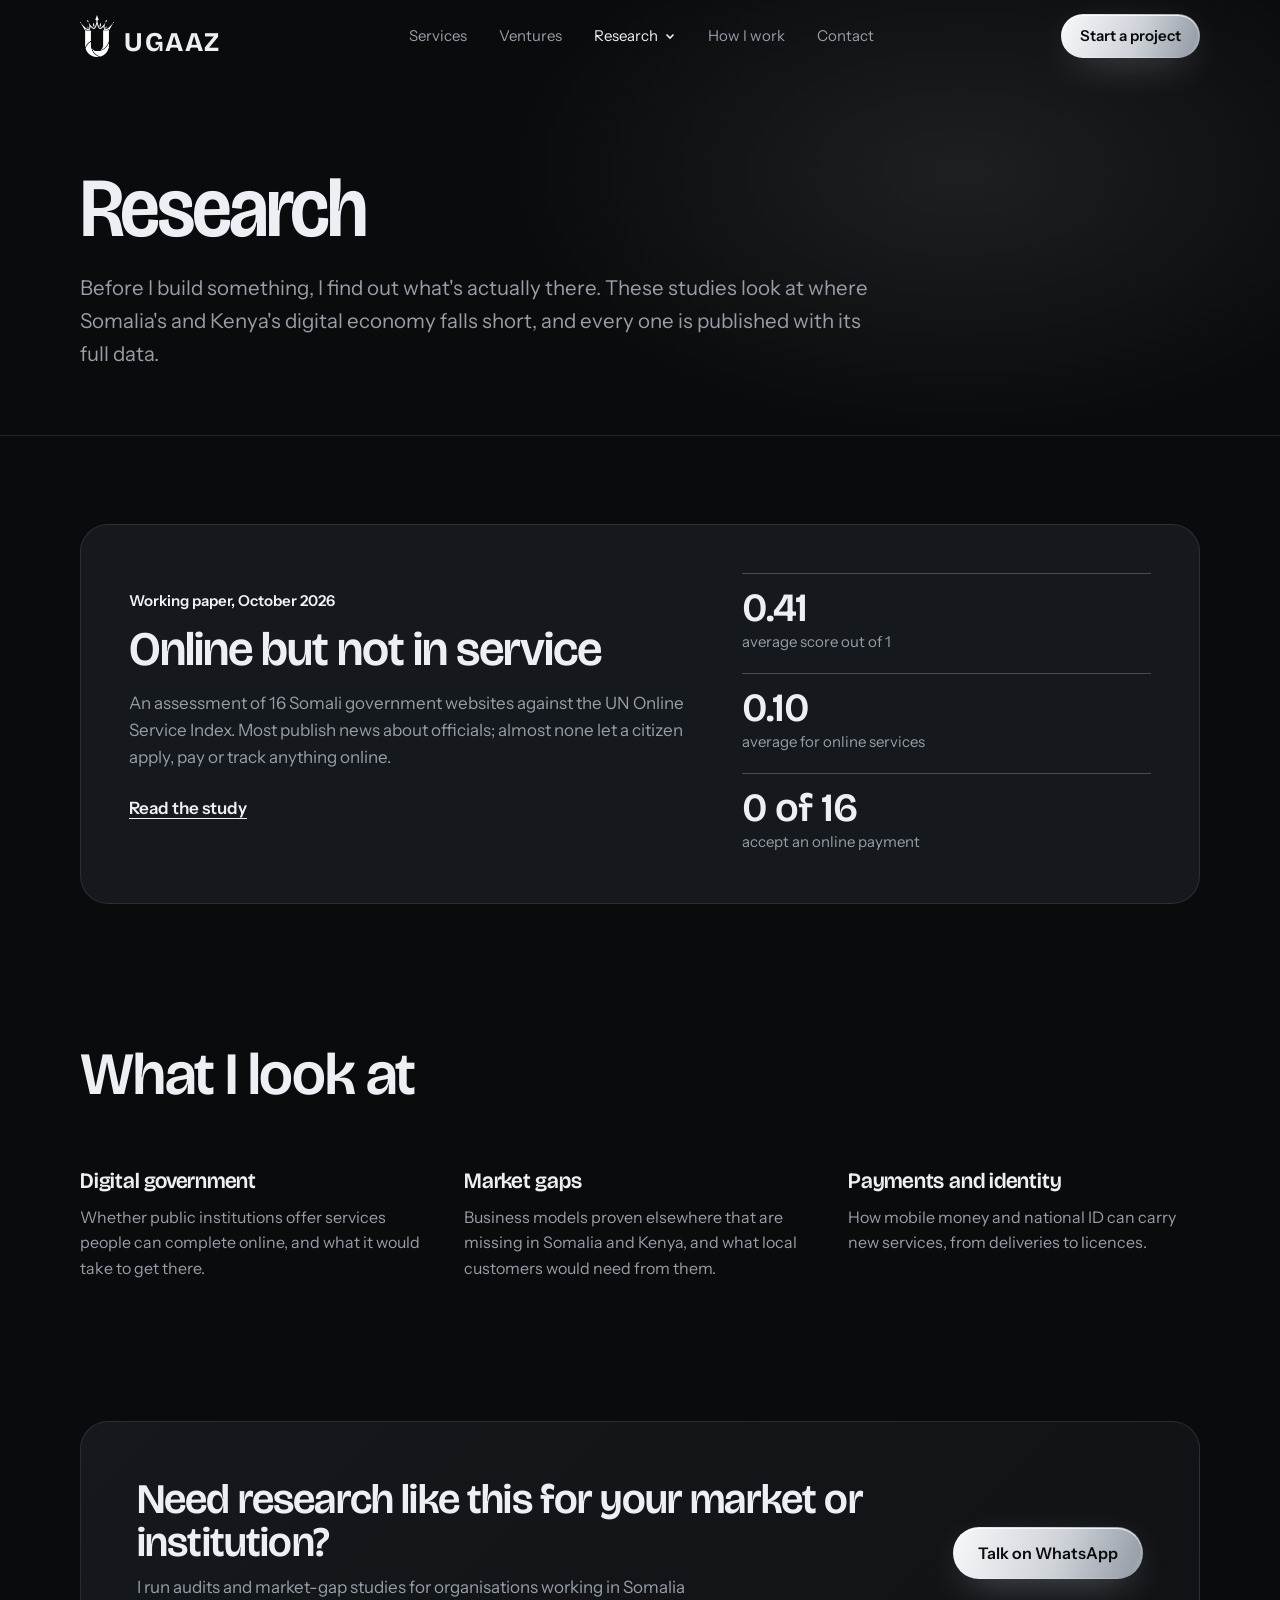
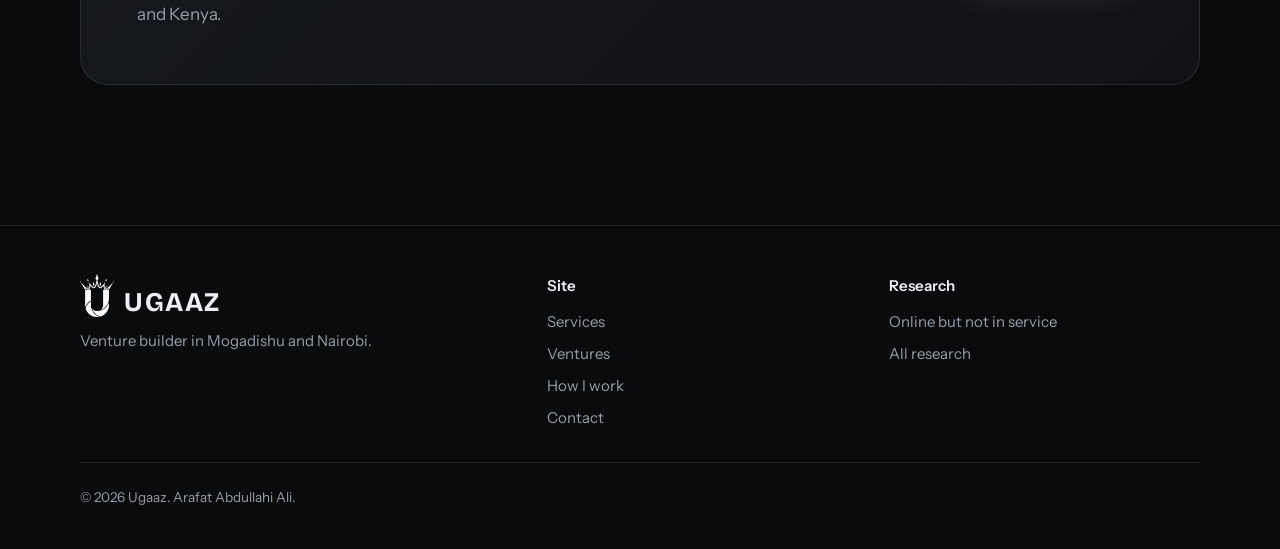
==== commit 2456104d: "Blue research scores; animated liquid-chrome CTA with pulse Co-Authored-By: Claude Opus 5.5 <noreply" ====
--- a/research/index.html
+++ b/research/index.html
@@ -90,7 +90,7 @@
           <h2 id="h-cta">Need research like this for your market or institution?</h2>
           <p>I run audits and market-gap studies for organisations working in Somalia and Kenya.</p>
         </div>
-        <div class="btns"><a class="btn btn-chrome" href="#" data-wa="Asc Ugaaz, I'd like to talk about a research project.">Talk on WhatsApp</a></div>
+        <div class="btns"><a class="btn btn-chrome pulse" href="#" data-wa="Asc Ugaaz, I'd like to talk about a research project.">Talk on WhatsApp</a></div>
       </aside>
     </div>
   </section>
--- a/assets/css/site.css
+++ b/assets/css/site.css
@@ -14,9 +14,10 @@
   --accent-ink: #f1f3f5;
   --on-accent: #0a0b0d;
   --chrome: linear-gradient(180deg, #f7f8fa 0%, #d5d9df 45%, #a9afb8 100%);
-  --chart-hi: #f4f6f8;
-  --chart-mid: #9aa1ab;
-  --chart-lo: #5c626b;
+  --data: #4c8fe0;
+  --data-light: #9cc3f2;
+  --data-deep: #2e64a8;
+  --data-track: rgba(76, 143, 224, 0.14);
   --mark-filter: none;
   --display: "Bricolage Grotesque", "Avenir Next", system-ui, sans-serif;
   --body: "Instrument Sans", system-ui, -apple-system, "Segoe UI", sans-serif;
@@ -65,6 +66,30 @@
 .btn:active { transform: scale(.98); }
 .btn-chrome { background: var(--chrome); color: var(--on-accent); box-shadow: inset 0 1px 0 rgba(255,255,255,.8), 0 12px 40px -14px rgba(220,226,234,.45); }
 .btn-chrome:hover { filter: brightness(1.06); }
+.btn-chrome { position: relative; overflow: hidden; isolation: isolate; }
+.btn-chrome::after {
+  content: ""; position: absolute; inset: -2px auto -2px -60%; width: 45%; z-index: -1;
+  background: linear-gradient(100deg, transparent 0%, rgba(255,255,255,.95) 50%, transparent 100%);
+  transform: skewX(-20deg); opacity: 0;
+}
+@media (prefers-reduced-motion: no-preference) {
+  .btn-chrome {
+    background: linear-gradient(110deg, #f7f8fa 0%, #cfd3d9 22%, #9aa1ab 38%, #f4f6f8 52%, #c2c7ce 70%, #f2f4f6 100%);
+    background-size: 260% 100%; animation: liquid 5s ease-in-out infinite;
+  }
+  .btn-chrome::after { animation: sweep 3.6s var(--ease) infinite; }
+  .btn-chrome.pulse { animation: liquid 5s ease-in-out infinite, pulse 2.4s ease-out infinite; }
+  .btn-chrome.pulse svg { animation: nudge 3.6s ease-in-out infinite; transform-origin: 50% 50%; }
+  .btn-chrome:hover::after { animation-duration: 1.2s; }
+}
+@keyframes liquid { 0%, 100% { background-position: 0% 50%; } 50% { background-position: 100% 50%; } }
+@keyframes sweep { 0%, 55% { left: -60%; opacity: 0; } 60% { opacity: 1; } 85% { left: 120%; opacity: 1; } 100% { left: 120%; opacity: 0; } }
+@keyframes pulse {
+  0% { box-shadow: inset 0 1px 0 rgba(255,255,255,.8), 0 0 0 0 rgba(228,231,235,.45), 0 12px 40px -14px rgba(220,226,234,.45); }
+  70% { box-shadow: inset 0 1px 0 rgba(255,255,255,.8), 0 0 0 14px rgba(228,231,235,0), 0 12px 40px -14px rgba(220,226,234,.45); }
+  100% { box-shadow: inset 0 1px 0 rgba(255,255,255,.8), 0 0 0 0 rgba(228,231,235,0), 0 12px 40px -14px rgba(220,226,234,.45); }
+}
+@keyframes nudge { 0%, 70%, 100% { transform: none; } 74% { transform: rotate(-14deg); } 78% { transform: rotate(12deg); } 82% { transform: rotate(-8deg); } 86% { transform: none; } }
 .btn-ghost { border-color: var(--line-2); background: transparent; }
 .btn-ghost:hover { border-color: var(--text); }
 .btn svg { width: 20px; height: 20px; flex: none; }
--- a/assets/css/research.css
+++ b/assets/css/research.css
@@ -66,9 +66,8 @@
 /* Dimension bars */
 .dims { display: grid; gap: 16px; }
 .dim { display: grid; grid-template-columns: 200px 1fr 48px; align-items: center; gap: 16px; font-size: 15px; }
-.dim .track { height: 14px; border-radius: 999px; background: var(--tint); overflow: hidden; }
-.dim .fill { height: 100%; width: var(--v); background: var(--steel); border-radius: inherit; }
-.dim.low .fill { background: var(--accent); }
+.dim .track { height: 14px; border-radius: 999px; background: var(--data-track); overflow: hidden; }
+.dim .fill { height: 100%; width: var(--v); background: var(--data); border-radius: inherit; }
 .dim .val { text-align: right; font-weight: 600; font-variant-numeric: tabular-nums; }
 @media (max-width: 600px) { .dim { grid-template-columns: 1fr 44px; } .dim .track { grid-column: 1 / -1; order: 3; } }
 
@@ -76,7 +75,7 @@
 .rank { display: grid; gap: 6px; }
 .rank-row { display: grid; grid-template-columns: minmax(150px, 260px) 1fr 44px; align-items: center; gap: 14px; font-size: 14.5px; padding: 4px 0; }
 .rank-row .name { overflow: hidden; text-overflow: ellipsis; white-space: nowrap; }
-.rank-row .track { height: 12px; border-radius: 999px; background: var(--tint); position: relative; }
+.rank-row .track { height: 12px; border-radius: 999px; background: var(--data-track); position: relative; }
 .rank-row .fill { position: absolute; inset: 0 auto 0 0; width: var(--v); border-radius: inherit; background: var(--c); min-width: 6px; }
 .rank-row .track { grid-column: 2; grid-row: 1; }
 .rank-row .val { grid-column: 3; grid-row: 1; text-align: right; font-weight: 600; font-variant-numeric: tabular-nums; }
@@ -97,7 +96,7 @@
 .matrix td.dim-start { border-left: 1px solid var(--line); }
 .matrix td.score { font-weight: 600; font-variant-numeric: tabular-nums; padding-left: 14px; text-align: right; }
 .cell { width: 16px; height: 16px; border-radius: 4px; display: inline-block; vertical-align: middle; background: transparent; border: 1.5px solid var(--line-2); }
-.cell.on { background: var(--silver); border-color: var(--silver); }
+.cell.on { background: var(--data); border-color: var(--data); }
 .matrix .hidden-col { display: none; }
 .ind-key { display: grid; grid-template-columns: repeat(auto-fill, minmax(260px, 1fr)); gap: 8px 24px; margin-top: 20px; font-size: 14px; color: var(--muted); }
 .ind-key b { color: var(--text); font-weight: 600; margin-right: 6px; }
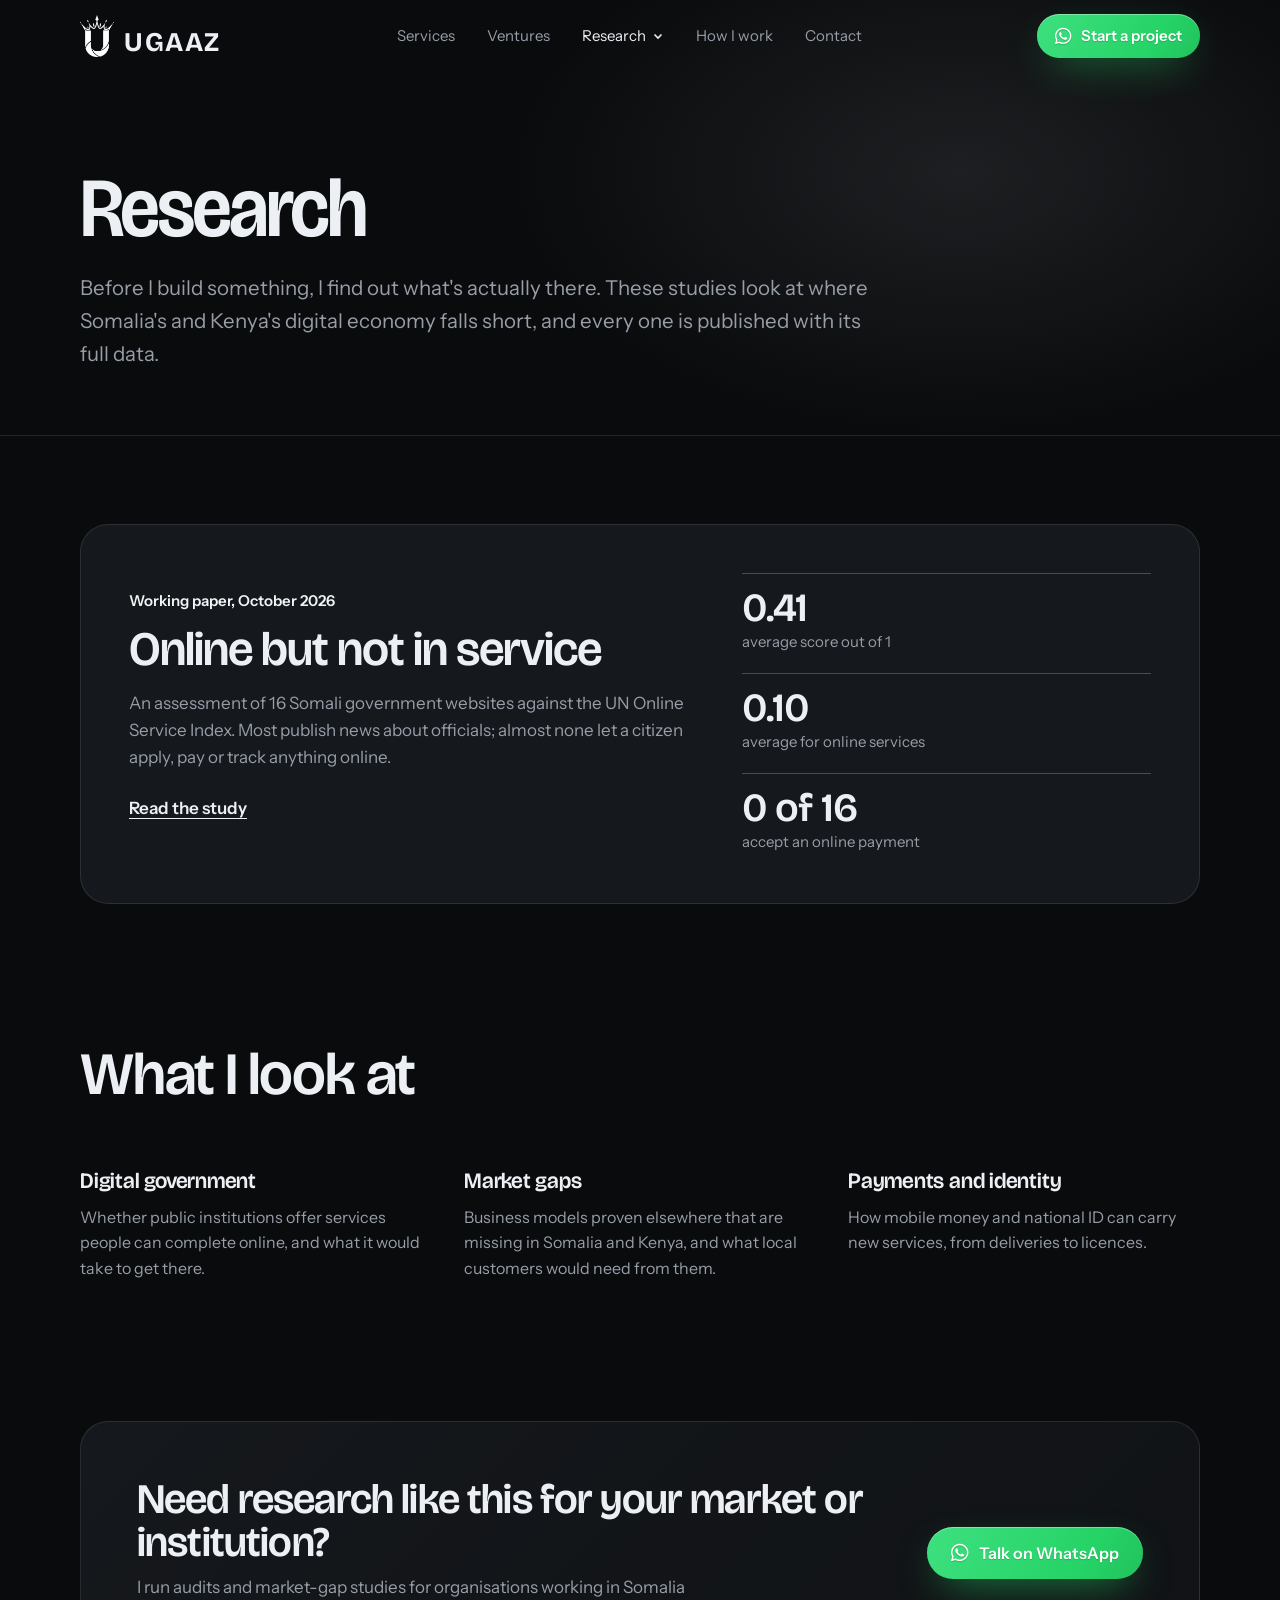
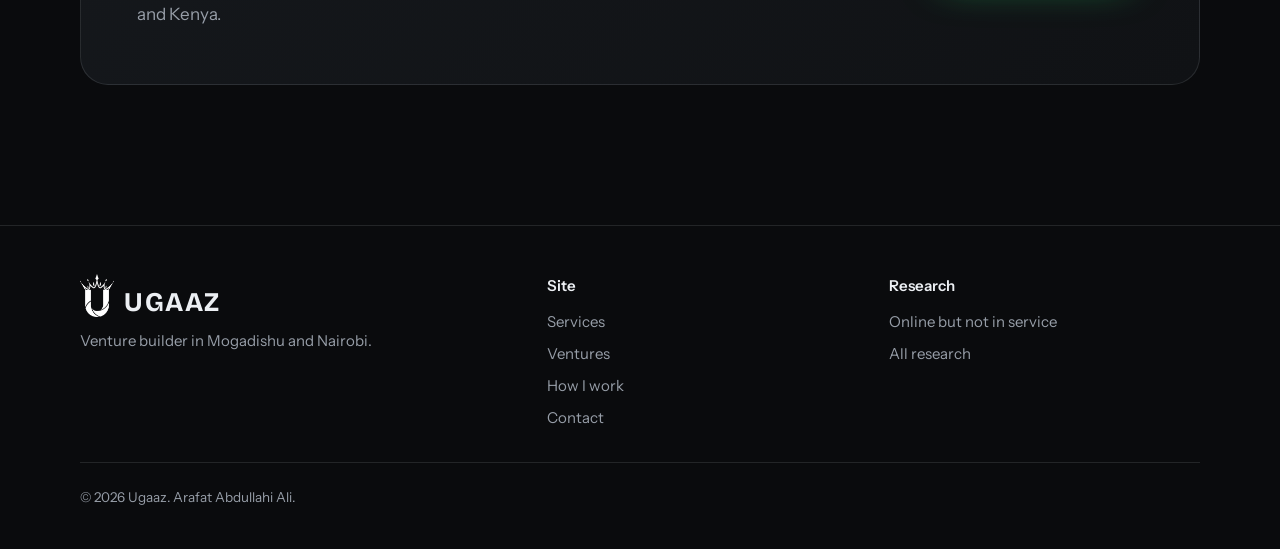
==== commit 36ef4526: "WhatsApp-green CTAs with the WhatsApp icon Self-hosts a one-glyph subset of Font Awesome Free Brands" ====
--- a/research/index.html
+++ b/research/index.html
@@ -35,10 +35,10 @@
       </div>
       <a href="../index.html#process">How I work</a>
       <a href="../index.html#contact">Contact</a>
-      <a class="btn btn-chrome mobile-cta" href="#" data-wa>Start a project on WhatsApp</a>
+      <a class="btn btn-wa mobile-cta" href="#" data-wa><i class="fa-brands fa-whatsapp wa-ico" aria-hidden="true"></i> Start a project on WhatsApp</a>
     </nav>
     <div class="top-actions">
-      <a class="btn btn-chrome" href="#" data-wa>Start a project</a>
+      <a class="btn btn-wa" href="#" data-wa><i class="fa-brands fa-whatsapp wa-ico" aria-hidden="true"></i> Start a project</a>
       <button class="icon-btn menu-btn" type="button" aria-label="Open menu" aria-expanded="false">
         <svg viewBox="0 0 24 24" fill="none" stroke="currentColor" stroke-width="1.7" stroke-linecap="round" aria-hidden="true"><path d="M4 8h16M4 16h16"/></svg>
       </button>
@@ -90,7 +90,7 @@
           <h2 id="h-cta">Need research like this for your market or institution?</h2>
           <p>I run audits and market-gap studies for organisations working in Somalia and Kenya.</p>
         </div>
-        <div class="btns"><a class="btn btn-chrome pulse" href="#" data-wa="Asc Ugaaz, I'd like to talk about a research project.">Talk on WhatsApp</a></div>
+        <div class="btns"><a class="btn btn-wa pulse" href="#" data-wa="Asc Ugaaz, I'd like to talk about a research project."><i class="fa-brands fa-whatsapp wa-ico" aria-hidden="true"></i> Talk on WhatsApp</a></div>
       </aside>
     </div>
   </section>
--- a/assets/css/site.css
+++ b/assets/css/site.css
@@ -18,6 +18,8 @@
   --data-light: #9cc3f2;
   --data-deep: #2e64a8;
   --data-track: rgba(76, 143, 224, 0.14);
+  --wa: #25d366;
+  --wa-deep: #128c7e;
   --mark-filter: none;
   --display: "Bricolage Grotesque", "Avenir Next", system-ui, sans-serif;
   --body: "Instrument Sans", system-ui, -apple-system, "Segoe UI", sans-serif;
@@ -167,3 +169,38 @@
   html { scroll-behavior: auto; }
   *, *::before, *::after { animation-duration: .01ms !important; animation-iteration-count: 1 !important; transition-duration: .01ms !important; }
 }
+
+/* WhatsApp icon: one glyph from Font Awesome Free Brands (CC BY 4.0), self-hosted */
+@font-face { font-family: "wa-icon"; src: url("../fonts/wa-icon.woff2") format("woff2"); font-display: block; }
+.fa-brands.fa-whatsapp { font-family: "wa-icon"; font-style: normal; font-weight: 400; display: inline-block; -webkit-font-smoothing: antialiased; }
+.fa-brands.fa-whatsapp::before { content: "\f232"; }
+
+/* WhatsApp buttons: brand green, white WhatsApp icon */
+.btn-wa {
+  position: relative; overflow: hidden; isolation: isolate; color: #fff; border: 0;
+  background: linear-gradient(120deg, #3ee07f 0%, var(--wa) 35%, #1fb457 60%, var(--wa-deep) 100%);
+  background-size: 220% 100%;
+  box-shadow: inset 0 1px 0 rgba(255,255,255,.35), 0 14px 40px -14px rgba(37,211,102,.75);
+  text-shadow: 0 1px 1px rgba(0,0,0,.18);
+}
+.btn-wa:hover { filter: brightness(1.07) saturate(1.05); }
+.btn-wa::after {
+  content: ""; position: absolute; inset: -2px auto -2px -60%; width: 45%; z-index: -1;
+  background: linear-gradient(100deg, transparent 0%, rgba(255,255,255,.55) 50%, transparent 100%);
+  transform: skewX(-20deg); opacity: 0;
+}
+.wa-ico { font-size: 1.25em; line-height: 1; flex: none; }
+.btn-wa .wa-ico { color: #fff; }
+.link-btn .wa-ico, .btn-ghost .wa-ico, .direct .wa-ico { color: var(--wa); }
+@media (prefers-reduced-motion: no-preference) {
+  .btn-wa { animation: wa-flow 6s ease-in-out infinite; }
+  .btn-wa::after { animation: sweep 3.6s var(--ease) infinite; }
+  .btn-wa.pulse { animation: wa-flow 6s ease-in-out infinite, wa-pulse 2.4s ease-out infinite; }
+  .btn-wa.pulse .wa-ico { animation: nudge 3.6s ease-in-out infinite; }
+}
+@keyframes wa-flow { 0%, 100% { background-position: 0% 50%; } 50% { background-position: 100% 50%; } }
+@keyframes wa-pulse {
+  0% { box-shadow: inset 0 1px 0 rgba(255,255,255,.35), 0 0 0 0 rgba(37,211,102,.55), 0 14px 40px -14px rgba(37,211,102,.75); }
+  70% { box-shadow: inset 0 1px 0 rgba(255,255,255,.35), 0 0 0 16px rgba(37,211,102,0), 0 14px 40px -14px rgba(37,211,102,.75); }
+  100% { box-shadow: inset 0 1px 0 rgba(255,255,255,.35), 0 0 0 0 rgba(37,211,102,0), 0 14px 40px -14px rgba(37,211,102,.75); }
+}
